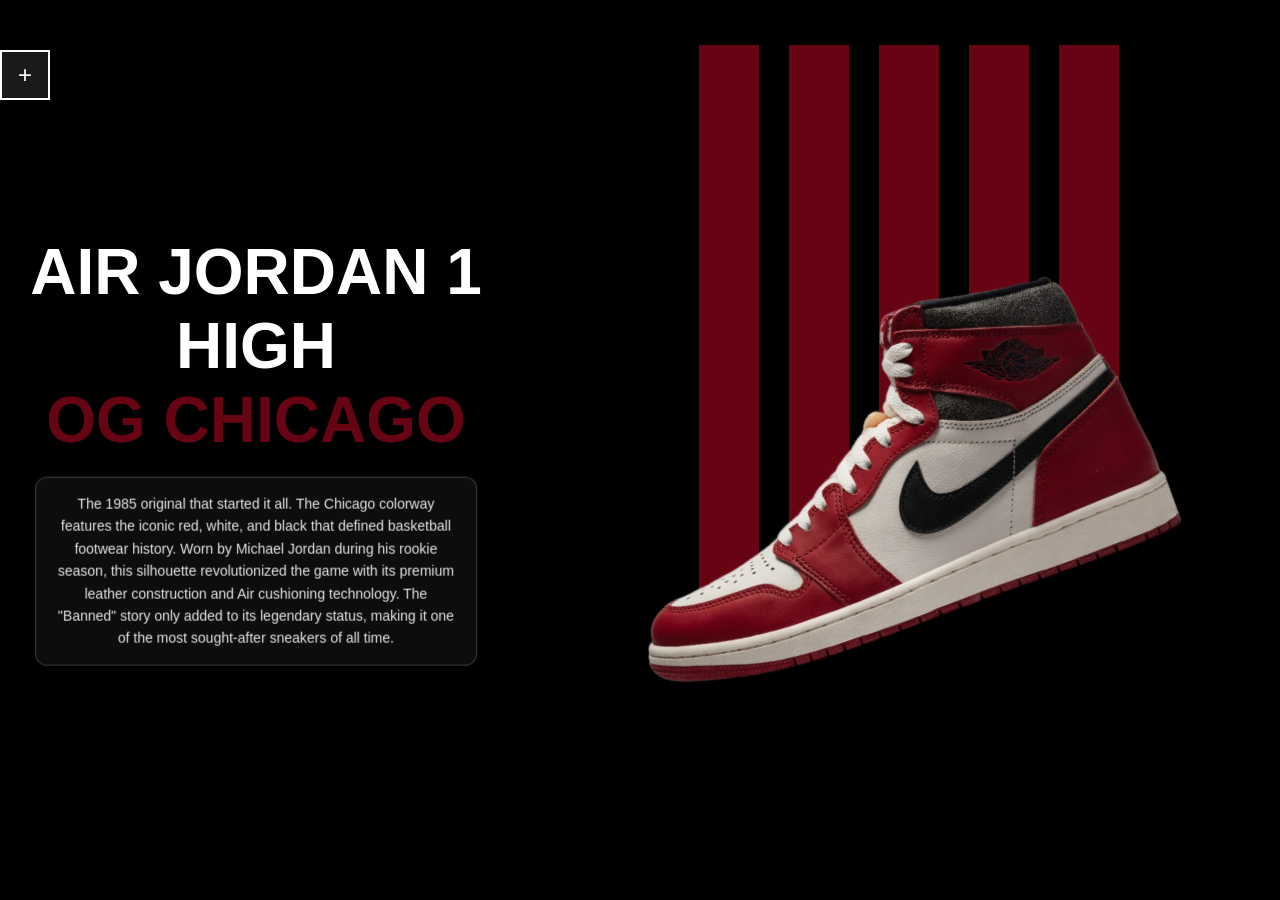
==== index.html @ 252759ed "All" ====
<!DOCTYPE html>
<html lang="en">
<head>
    <meta charset="UTF-8">
    <meta name="viewport" content="width=device-width, initial-scale=1.0">
    <title>Air Jordan 1</title>
    <link href="https://fonts.cdnfonts.com/css/norwester" rel="stylesheet">
    <link rel="stylesheet" href="style.css">
    <script src="script.js" defer></script>
</head>
<body style="--accent-color: #660413;">
    <div class="main">
        <div class="details">
            <h1>AIR JORDAN 1</h1>
            <h1>HIGH</h1>
            <h1 class="shoe-name">OG CHICAGO</h1>
            <p class="shoe-desc">The 1985 original that started it all. The Chicago colorway features the iconic red, white, and black that defined basketball footwear history. Worn by Michael Jordan during his rookie season, this silhouette revolutionized the game with its premium leather construction and Air cushioning technology. The "Banned" story only added to its legendary status, making it one of the most sought-after sneakers of all time.</p>
        </div>
        <div class="stripes">
            <div id="stripe1"></div>
            <div id="stripe2"></div>
            <div id="stripe3"></div>
            <div id="stripe4"></div>
            <div id="stripe5"></div>
        </div>
        <div class="img">
            <img src="images/AJ1OGC.png" alt="OG Chicago">
        </div>
        <button class="side-nav-btn"></button>
        <div class="shoe-panel">
            <a href="index.html" class="panel-shoe active"><img src="images/AJ1OGC.png" alt=""></a>
            <a href="aj1-ow-unc.html" class="panel-shoe"><img src="images/AJ1OWUB.png" alt=""></a>
            <a href="aj1-tso.html" class="panel-shoe"><img src="images/AJ1TSO.png" alt=""></a>
            <a href="aj4-yt.html" class="panel-shoe"><img src="images/AJ4YT.png" alt=""></a>
        </div>
    </div>
</body>
</html>
---- style.css ----
*{
    padding: 0;
    margin: 0;
}
@keyframes fadeInUp{
    from{
        opacity: 0;
        transform: translate(-50%, -40%);
    }
    to{
        opacity: 1;
        transform: translate(-50%, -50%);
    }
}
@keyframes slideInRight{
    from{
        opacity: 0;
        transform: translate(-30%, -50%) rotate(-20deg);
    }
    to{
        opacity: 1;
        transform: translate(-50%, -50%) rotate(-20deg);
    }
}
@keyframes growUp{
    from{
        transform: translate(-50%, -50%) scaleY(0);
        opacity: 0;
    }
    to{
        transform: translate(-50%, -50%) scaleY(1);
        opacity: 1;
    }
}
@keyframes fadeIn{
    from{ opacity: 0; }
    to{ opacity: 1; }
}
@keyframes riseIn{
    from{
        opacity: 0;
        transform: translate(-50%, 30vh);
    }
    to{
        opacity: 1;
        transform: translate(-50%, -50%);
    }
}
body{
    background-color: black;
    overflow: hidden;
    height: 100vh;
    width: 100vw;
}
.main{
    .details{
        display: flex;
        flex-direction: column;
        position: absolute;
        top: 50%;
        left: 20%;
        transform: translate(-50%, -50%);
        align-items: center;
        justify-content: center;
        animation: fadeInUp 0.6s ease-out;
        h1{
            font-size: clamp(30px, 5vw, 70px);
            color: white;
            font-family: 'Norwester', sans-serif;
        }
        .shoe-name{
            color: var(--accent-color, #660413);
        }
        .shoe-desc{
            font-family: 'Segoe UI', Tahoma, Geneva, Verdana, sans-serif;
            font-size: 14px;
            color: rgba(255, 255, 255, 0.9);
            max-width: 400px;
            text-align: center;
            margin-top: 20px;
            line-height: 1.6;
            background: rgba(255, 255, 255, 0.05);
            backdrop-filter: blur(10px);
            border: 1px solid rgba(255, 255, 255, 0.2);
            border-radius: 12px;
            padding: 15px 20px;
            box-shadow: 0 4px 30px rgba(0, 0, 0, 0.3);
        }
    }
    .stripes{
        display: flex;
        position: absolute; 
        top: 40%;
        left: 71%;
        transform: translate(-50%, -50%);
        gap: 30px;
        animation: growUp 0.7s ease-out;
        transform-origin: bottom;
        #stripe1{
            background-color: var(--accent-color, #660413);
            height: 70vh;
            width: 60px;
        }
        #stripe2{
            background-color: var(--accent-color, #660413);
            height: 65vh;
            width: 60px;
        }
        #stripe3{
            background-color: var(--accent-color, #660413);
            height: 60vh;
            width: 60px;
        }
        #stripe4{
            background-color: var(--accent-color, #660413);
            height: 50vh;
            width: 60px;
        }
        #stripe5{
            background-color: var(--accent-color, #660413);
            height: 45vh;
            width: 60px;
        }
    }
    .img{
        img{
            width: 50vw;
            max-width: 600px;
            position: absolute;
            top: 40%;
            left: 75%;
            transform: translate(-50%, -50%);
            rotate: -20deg;
            cursor: pointer;
            transition: transform 0.3s ease;
            animation: riseIn 0.8s ease-out;
        }
        img:hover{
            transform: translate(-50%, -50%) scale(1.05);
        }
    }
    .side-nav-btn{
        position: fixed;
        left: 0px;
        top: 50px;
        width: 50px;
        height: 50px;
        background: rgba(255, 255, 255, 0.1);
        border: 2px solid white;
        cursor: pointer;
        z-index: 100;
        transition: all 0.3s ease;
        display: flex;
        align-items: center;
        justify-content: center;
    }
    .side-nav-btn:hover{
        background: var(--accent-color, #660413);
        border-color: var(--accent-color, #660413);
        border-left: none;
    }
    .side-nav-btn::before{
        content: '+';
        color: white;
        font-size: 24px;
        font-family: 'Norwester', sans-serif;
        transition: transform 0.3s ease;
    }
    .shoe-panel{
        position: fixed;
        left: 55px;
        top: 5px;
        transform: scaleX(0);
        transform-origin: left center;
        background: rgba(0, 0, 0, 0.9);
        border: 2px solid var(--accent-color, #660413);
        padding: 20px;
        display: flex;
        gap: 20px;
        z-index: 99;
        opacity: 0;
        transition: all 0.4s cubic-bezier(0.22, 1, 0.36, 1);
        overflow: hidden;
    }
    .shoe-panel.open{
        transform: scaleX(1);
        opacity: 1;
    }
    .panel-shoe{
        width: 80px;
        height: 80px;
        border: 2px solid white;
        overflow: hidden;
        cursor: pointer;
        opacity: 0.6;
        transition: all 0.3s ease;
        flex-shrink: 0;
    }
    .panel-shoe:hover{
        opacity: 1;
        transform: scale(1.05);
        border-color: var(--accent-color, #660413);
    }
    .panel-shoe.active{
        opacity: 1;
        border-color: var(--accent-color, #660413);
        box-shadow: 0 0 10px var(--accent-color, #660413);
    }
    .panel-shoe img{
        width: 100%;
        height: 100%;
        object-fit: cover;
        rotate: 0deg;
        position: static;
        transform: none;
    }
}
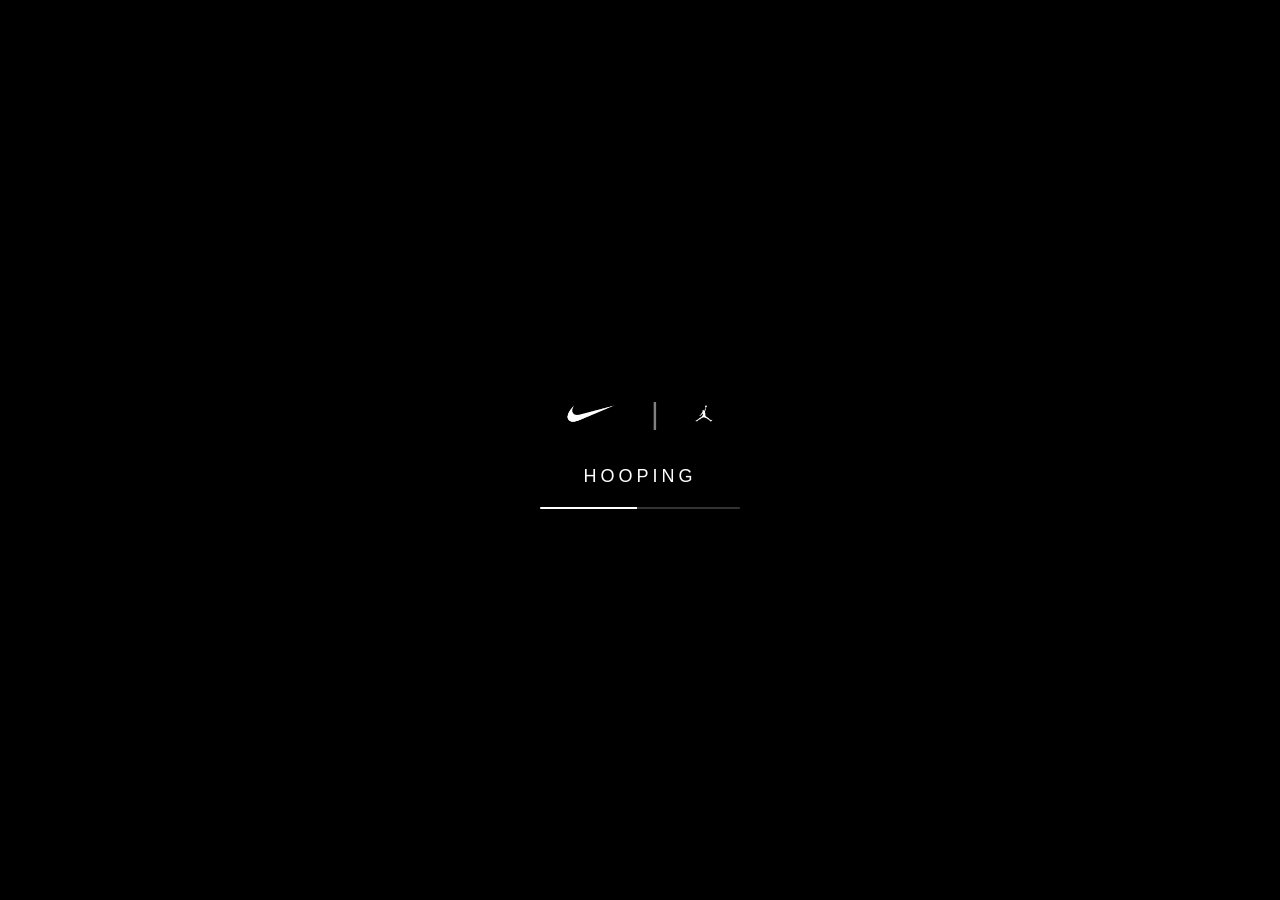
==== commit 4a15d53d: "BetterUI" ====
--- a/index.html
+++ b/index.html
@@ -3,36 +3,54 @@
 <head>
     <meta charset="UTF-8">
     <meta name="viewport" content="width=device-width, initial-scale=1.0">
-    <title>Air Jordan 1</title>
+    <title>Air Jordan - Loading</title>
     <link href="https://fonts.cdnfonts.com/css/norwester" rel="stylesheet">
     <link rel="stylesheet" href="style.css">
-    <script src="script.js" defer></script>
 </head>
 <body style="--accent-color: #660413;">
-    <div class="main">
-        <div class="details">
-            <h1>AIR JORDAN 1</h1>
-            <h1>HIGH</h1>
-            <h1 class="shoe-name">OG CHICAGO</h1>
-            <p class="shoe-desc">The 1985 original that started it all. The Chicago colorway features the iconic red, white, and black that defined basketball footwear history. Worn by Michael Jordan during his rookie season, this silhouette revolutionized the game with its premium leather construction and Air cushioning technology. The "Banned" story only added to its legendary status, making it one of the most sought-after sneakers of all time.</p>
+    <div class="loader" id="loader">
+        <div class="loader-logos">
+            <img src="images/logo/nike.jpg" alt="Nike" class="nike-logo">
+            <span class="logo-separator">|</span>
+            <img src="images/logo/jordan.jpg" alt="Jordan" class="jordan-logo">
         </div>
-        <div class="stripes">
-            <div id="stripe1"></div>
-            <div id="stripe2"></div>
-            <div id="stripe3"></div>
-            <div id="stripe4"></div>
-            <div id="stripe5"></div>
+        <div class="loader-text">
+            <span id="loading-word">LOADING</span>
         </div>
-        <div class="img">
-            <img src="images/AJ1OGC.png" alt="OG Chicago">
-        </div>
-        <button class="side-nav-btn"></button>
-        <div class="shoe-panel">
-            <a href="index.html" class="panel-shoe active"><img src="images/AJ1OGC.png" alt=""></a>
-            <a href="aj1-ow-unc.html" class="panel-shoe"><img src="images/AJ1OWUB.png" alt=""></a>
-            <a href="aj1-tso.html" class="panel-shoe"><img src="images/AJ1TSO.png" alt=""></a>
-            <a href="aj4-yt.html" class="panel-shoe"><img src="images/AJ4YT.png" alt=""></a>
+        <div class="loader-bar">
+            <div class="loader-progress" id="loader-progress"></div>
         </div>
     </div>
+    <script>
+        const loadingWord = document.getElementById('loading-word');
+        const progressBar = document.getElementById('loader-progress');
+        const loadingWords = ['LOADING', 'RUNNING', 'JUMPING', 'HOOPING', 'FLYING', 'DUNKING', 'SCORING'];
+        let wordIndex = 0;
+        let progress = 0;
+        
+        const wordInterval = setInterval(() => {
+            wordIndex = (wordIndex + 1) % loadingWords.length;
+            loadingWord.textContent = loadingWords[wordIndex];
+        }, 400);
+        
+        const progressInterval = setInterval(() => {
+            progress += Math.random() * 15;
+            if (progress >= 100) {
+                progress = 100;
+                clearInterval(progressInterval);
+            }
+            progressBar.style.width = progress + '%';
+        }, 200);
+        
+        window.addEventListener('load', () => {
+            setTimeout(() => {
+                clearInterval(wordInterval);
+                progressBar.style.width = '100%';
+                setTimeout(() => {
+                    window.location.href = 'aj1-og-c.html';
+                }, 300);
+            }, 1500);
+        });
+    </script>
 </body>
 </html>
--- a/style.css
+++ b/style.css
@@ -35,6 +35,16 @@
 @keyframes fadeIn{
     from{ opacity: 0; }
     to{ opacity: 1; }
+}
+@keyframes growDown{
+    from{
+        transform: translateX(-50%) scaleY(0);
+        opacity: 0;
+    }
+    to{
+        transform: translateX(-50%) scaleY(1);
+        opacity: 1;
+    }
 }
 @keyframes riseIn{
     from{
@@ -51,6 +61,75 @@
     overflow: hidden;
     height: 100vh;
     width: 100vw;
+}
+.loader{
+    position: fixed;
+    top: 0;
+    left: 0;
+    width: 100vw;
+    height: 100vh;
+    background: black;
+    display: flex;
+    flex-direction: column;
+    align-items: center;
+    justify-content: center;
+    z-index: 1000;
+    transition: opacity 0.5s ease, visibility 0.5s ease;
+}
+.loader.hidden{
+    opacity: 0;
+    visibility: hidden;
+}
+.loader-logos{
+    display: flex;
+    align-items: center;
+    gap: 20px;
+    margin-bottom: 30px;
+}
+.nike-logo{
+    width: 80px;
+    height: auto;
+    object-fit: contain;
+    animation: pulse 1.5s ease-in-out infinite;
+}
+.jordan-logo{
+    width: 50px;
+    height: auto;
+    object-fit: contain;
+    animation: pulse 1.5s ease-in-out infinite 0.2s;
+}
+.logo-separator{
+    color: white;
+    font-size: 30px;
+    font-family: 'Norwester', sans-serif;
+    opacity: 0.5;
+}
+.loader-text{
+    margin-bottom: 20px;
+}
+.loader-text span{
+    color: white;
+    font-family: 'Norwester', sans-serif;
+    font-size: 18px;
+    letter-spacing: 4px;
+    animation: fadeIn 0.3s ease;
+}
+.loader-bar{
+    width: 200px;
+    height: 2px;
+    background: rgba(255,255,255,0.2);
+    border-radius: 2px;
+    overflow: hidden;
+}
+.loader-progress{
+    height: 100%;
+    background: white;
+    width: 0%;
+    transition: width 0.3s ease;
+}
+@keyframes pulse{
+    0%, 100%{ opacity: 1; transform: scale(1); }
+    50%{ opacity: 0.6; transform: scale(0.95); }
 }
 .main{
     .details{
@@ -72,33 +151,38 @@
             color: var(--accent-color, #660413);
         }
         .shoe-desc{
-            font-family: 'Segoe UI', Tahoma, Geneva, Verdana, sans-serif;
+            font-family: 'Poppins', 'Inter', -apple-system, BlinkMacSystemFont, sans-serif;
             font-size: 14px;
             color: rgba(255, 255, 255, 0.9);
+            font-weight: 300;
             max-width: 400px;
             text-align: center;
             margin-top: 20px;
             line-height: 1.6;
             background: rgba(255, 255, 255, 0.05);
             backdrop-filter: blur(10px);
-            border: 1px solid rgba(255, 255, 255, 0.2);
+            border: 2px solid var(--accent-color);
             border-radius: 12px;
             padding: 15px 20px;
-            box-shadow: 0 4px 30px rgba(0, 0, 0, 0.3);
+            box-shadow: 
+                0 0 5px var(--accent-color),
+                0 0 15px var(--accent-color),
+                0 0 30px var(--accent-color),
+                inset 0 0 10px var(--accent-color);
         }
     }
     .stripes{
         display: flex;
         position: absolute; 
-        top: 40%;
+        top: 0;
         left: 71%;
-        transform: translate(-50%, -50%);
+        transform: translateX(-50%);
         gap: 30px;
-        animation: growUp 0.7s ease-out;
-        transform-origin: bottom;
+        animation: growDown 0.7s ease-out;
+        transform-origin: top;
         #stripe1{
             background-color: var(--accent-color, #660413);
-            height: 70vh;
+            height: 80vh;
             width: 60px;
         }
         #stripe2{
@@ -166,6 +250,21 @@
         font-family: 'Norwester', sans-serif;
         transition: transform 0.3s ease;
     }
+    .side-tag{
+        position: fixed;
+        left: 0;
+        top: 105px;
+        width: 50px;
+        text-align: center;
+        color: white;
+        font-family: 'Norwester', sans-serif;
+        font-size: 16px;
+        letter-spacing: 2px;
+        z-index: 100;
+        writing-mode: vertical-rl;
+        text-orientation: mixed;
+        transform: rotate(180deg);
+    }
     .shoe-panel{
         position: fixed;
         left: 55px;
@@ -214,4 +313,22 @@
         position: static;
         transform: none;
     }
+
+    .bottom-jordan-logo {
+        position: absolute;
+        bottom: 30px;
+        right: 40px;
+        width: 100px;
+        height: auto;
+        object-fit: contain;
+        z-index: 100;
+        mix-blend-mode: screen;
+        opacity: 0.5;
+        transition: all 0.3s ease;
+        cursor: pointer;
+    }
+    .bottom-jordan-logo:hover {
+        opacity: 1;
+        transform: scale(1.1);
+    }
 }
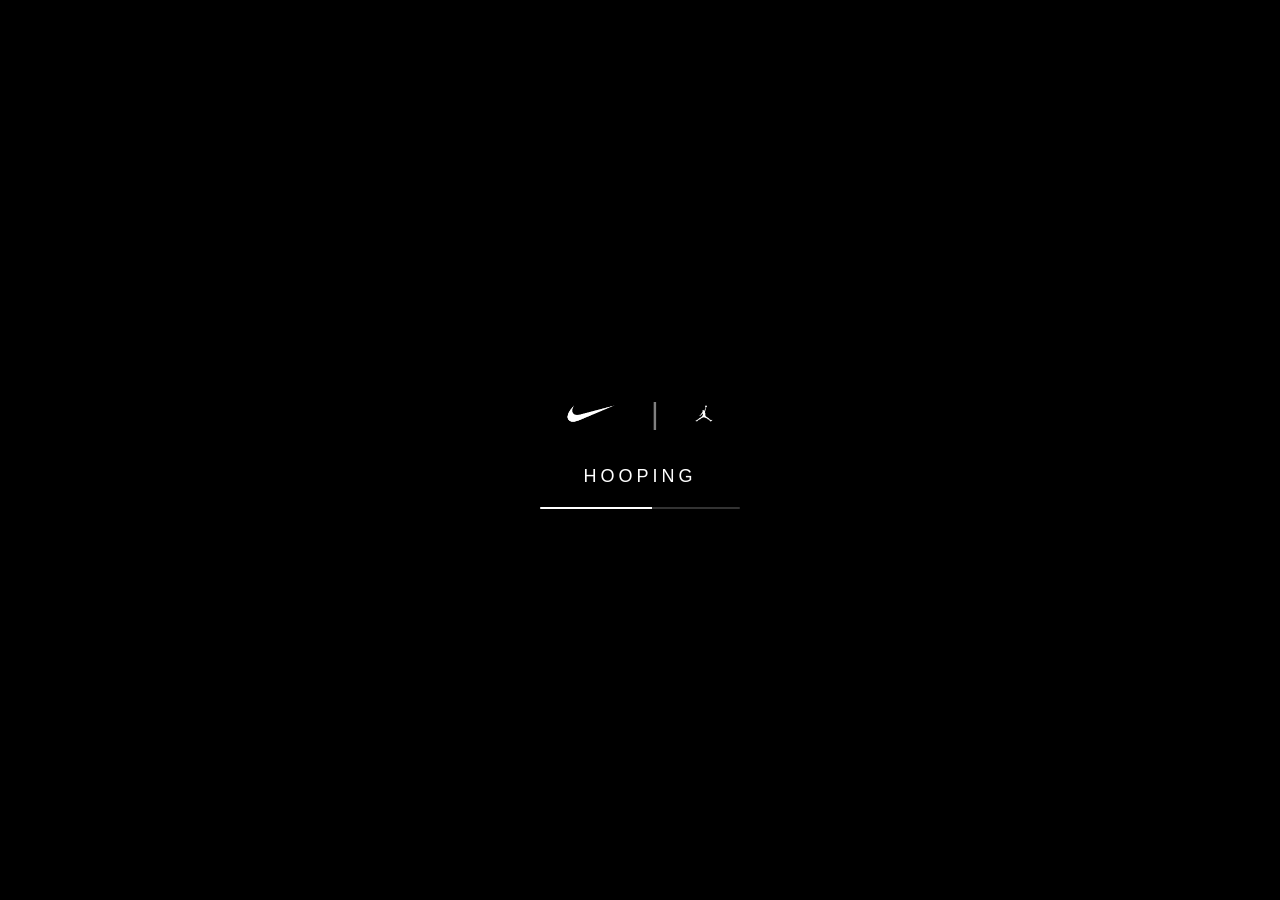
==== commit d71d7380: "ButtonandPanel" ====
--- a/index.html
+++ b/index.html
@@ -6,6 +6,7 @@
     <title>Air Jordan - Loading</title>
     <link href="https://fonts.cdnfonts.com/css/norwester" rel="stylesheet">
     <link rel="stylesheet" href="style.css">
+    <link rel="icon" href="images/favicon/jordanfavwnbg.jpg">
 </head>
 <body style="--accent-color: #660413;">
     <div class="loader" id="loader">
--- a/style.css
+++ b/style.css
@@ -1,68 +1,86 @@
-*{
+* {
     padding: 0;
     margin: 0;
 }
-@keyframes fadeInUp{
-    from{
+
+@keyframes fadeInUp {
+    from {
         opacity: 0;
         transform: translate(-50%, -40%);
     }
-    to{
+
+    to {
         opacity: 1;
         transform: translate(-50%, -50%);
     }
 }
-@keyframes slideInRight{
-    from{
+
+@keyframes slideInRight {
+    from {
         opacity: 0;
         transform: translate(-30%, -50%) rotate(-20deg);
     }
-    to{
+
+    to {
         opacity: 1;
         transform: translate(-50%, -50%) rotate(-20deg);
     }
 }
-@keyframes growUp{
-    from{
+
+@keyframes growUp {
+    from {
         transform: translate(-50%, -50%) scaleY(0);
         opacity: 0;
     }
-    to{
+
+    to {
         transform: translate(-50%, -50%) scaleY(1);
         opacity: 1;
     }
 }
-@keyframes fadeIn{
-    from{ opacity: 0; }
-    to{ opacity: 1; }
-}
-@keyframes growDown{
-    from{
+
+@keyframes fadeIn {
+    from {
+        opacity: 0;
+    }
+
+    to {
+        opacity: 1;
+    }
+}
+
+@keyframes growDown {
+    from {
         transform: translateX(-50%) scaleY(0);
         opacity: 0;
     }
-    to{
+
+    to {
         transform: translateX(-50%) scaleY(1);
         opacity: 1;
     }
 }
-@keyframes riseIn{
-    from{
+
+@keyframes riseIn {
+    from {
         opacity: 0;
         transform: translate(-50%, 30vh);
     }
-    to{
+
+    to {
         opacity: 1;
         transform: translate(-50%, -50%);
     }
 }
-body{
+
+body {
     background-color: black;
     overflow: hidden;
     height: 100vh;
     width: 100vw;
 }
-.loader{
+
+.loader {
     position: fixed;
     top: 0;
     left: 0;
@@ -76,63 +94,83 @@
     z-index: 1000;
     transition: opacity 0.5s ease, visibility 0.5s ease;
 }
-.loader.hidden{
+
+.loader.hidden {
     opacity: 0;
     visibility: hidden;
 }
-.loader-logos{
+
+.loader-logos {
     display: flex;
     align-items: center;
     gap: 20px;
     margin-bottom: 30px;
 }
-.nike-logo{
+
+.nike-logo {
     width: 80px;
     height: auto;
     object-fit: contain;
     animation: pulse 1.5s ease-in-out infinite;
 }
-.jordan-logo{
+
+.jordan-logo {
     width: 50px;
     height: auto;
     object-fit: contain;
     animation: pulse 1.5s ease-in-out infinite 0.2s;
 }
-.logo-separator{
+
+.logo-separator {
     color: white;
     font-size: 30px;
     font-family: 'Norwester', sans-serif;
     opacity: 0.5;
 }
-.loader-text{
+
+.loader-text {
     margin-bottom: 20px;
 }
-.loader-text span{
+
+.loader-text span {
     color: white;
     font-family: 'Norwester', sans-serif;
     font-size: 18px;
     letter-spacing: 4px;
     animation: fadeIn 0.3s ease;
 }
-.loader-bar{
+
+.loader-bar {
     width: 200px;
     height: 2px;
-    background: rgba(255,255,255,0.2);
+    background: rgba(255, 255, 255, 0.2);
     border-radius: 2px;
     overflow: hidden;
 }
-.loader-progress{
+
+.loader-progress {
     height: 100%;
     background: white;
     width: 0%;
     transition: width 0.3s ease;
 }
-@keyframes pulse{
-    0%, 100%{ opacity: 1; transform: scale(1); }
-    50%{ opacity: 0.6; transform: scale(0.95); }
-}
-.main{
-    .details{
+
+@keyframes pulse {
+
+    0%,
+    100% {
+        opacity: 1;
+        transform: scale(1);
+    }
+
+    50% {
+        opacity: 0.6;
+        transform: scale(0.95);
+    }
+}
+
+.main {
+    .details {
         display: flex;
         flex-direction: column;
         position: absolute;
@@ -142,15 +180,18 @@
         align-items: center;
         justify-content: center;
         animation: fadeInUp 0.6s ease-out;
-        h1{
+
+        h1 {
             font-size: clamp(30px, 5vw, 70px);
             color: white;
             font-family: 'Norwester', sans-serif;
         }
-        .shoe-name{
+
+        .shoe-name {
             color: var(--accent-color, #660413);
         }
-        .shoe-desc{
+
+        .shoe-desc {
             font-family: 'Poppins', 'Inter', -apple-system, BlinkMacSystemFont, sans-serif;
             font-size: 14px;
             color: rgba(255, 255, 255, 0.9);
@@ -164,50 +205,57 @@
             border: 2px solid var(--accent-color);
             border-radius: 12px;
             padding: 15px 20px;
-            box-shadow: 
+            box-shadow:
                 0 0 5px var(--accent-color),
                 0 0 15px var(--accent-color),
                 0 0 30px var(--accent-color),
                 inset 0 0 10px var(--accent-color);
         }
     }
-    .stripes{
+
+    .stripes {
         display: flex;
-        position: absolute; 
+        position: absolute;
         top: 0;
         left: 71%;
         transform: translateX(-50%);
         gap: 30px;
         animation: growDown 0.7s ease-out;
         transform-origin: top;
-        #stripe1{
+
+        #stripe1 {
             background-color: var(--accent-color, #660413);
             height: 80vh;
             width: 60px;
         }
-        #stripe2{
+
+        #stripe2 {
             background-color: var(--accent-color, #660413);
             height: 65vh;
             width: 60px;
         }
-        #stripe3{
+
+        #stripe3 {
             background-color: var(--accent-color, #660413);
             height: 60vh;
             width: 60px;
         }
-        #stripe4{
+
+        #stripe4 {
             background-color: var(--accent-color, #660413);
             height: 50vh;
             width: 60px;
         }
-        #stripe5{
+
+        #stripe5 {
             background-color: var(--accent-color, #660413);
             height: 45vh;
             width: 60px;
         }
     }
-    .img{
-        img{
+
+    .img {
+        img {
             width: 50vw;
             max-width: 600px;
             position: absolute;
@@ -219,11 +267,13 @@
             transition: transform 0.3s ease;
             animation: riseIn 0.8s ease-out;
         }
-        img:hover{
+
+        img:hover {
             transform: translate(-50%, -50%) scale(1.05);
         }
     }
-    .side-nav-btn{
+
+    .side-nav-btn {
         position: fixed;
         left: 0px;
         top: 50px;
@@ -238,19 +288,22 @@
         align-items: center;
         justify-content: center;
     }
-    .side-nav-btn:hover{
+
+    .side-nav-btn:hover {
         background: var(--accent-color, #660413);
         border-color: var(--accent-color, #660413);
         border-left: none;
     }
-    .side-nav-btn::before{
+
+    .side-nav-btn::before {
         content: '+';
         color: white;
         font-size: 24px;
         font-family: 'Norwester', sans-serif;
         transition: transform 0.3s ease;
     }
-    .side-tag{
+
+    .side-tag {
         position: fixed;
         left: 0;
         top: 105px;
@@ -265,15 +318,16 @@
         text-orientation: mixed;
         transform: rotate(180deg);
     }
-    .shoe-panel{
+
+    .shoe-panel {
         position: fixed;
         left: 55px;
-        top: 5px;
+        top: 25px;
         transform: scaleX(0);
         transform-origin: left center;
         background: rgba(0, 0, 0, 0.9);
-        border: 2px solid var(--accent-color, #660413);
-        padding: 20px;
+        border: 1px solid white;
+        padding: 5px;
         display: flex;
         gap: 20px;
         z-index: 99;
@@ -281,11 +335,13 @@
         transition: all 0.4s cubic-bezier(0.22, 1, 0.36, 1);
         overflow: hidden;
     }
-    .shoe-panel.open{
+
+    .shoe-panel.open {
         transform: scaleX(1);
         opacity: 1;
     }
-    .panel-shoe{
+
+    .panel-shoe {
         width: 80px;
         height: 80px;
         border: 2px solid white;
@@ -295,17 +351,22 @@
         transition: all 0.3s ease;
         flex-shrink: 0;
     }
-    .panel-shoe:hover{
+
+    .panel-shoe:hover {
         opacity: 1;
         transform: scale(1.05);
-        border-color: var(--accent-color, #660413);
-    }
-    .panel-shoe.active{
-        opacity: 1;
-        border-color: var(--accent-color, #660413);
-        box-shadow: 0 0 10px var(--accent-color, #660413);
-    }
-    .panel-shoe img{
+        border-color: var(--shoe-color, var(--accent-color));
+        background-color: var(--shoe-color, transparent);
+    }
+
+    .panel-shoe.active {
+        opacity: 1;
+        border-color: var(--shoe-color, var(--accent-color));
+        background-color: var(--shoe-color, transparent);
+        box-shadow: 0 0 10px var(--shoe-color, var(--accent-color));
+    }
+
+    .panel-shoe img {
         width: 100%;
         height: 100%;
         object-fit: cover;
@@ -327,6 +388,7 @@
         transition: all 0.3s ease;
         cursor: pointer;
     }
+
     .bottom-jordan-logo:hover {
         opacity: 1;
         transform: scale(1.1);
